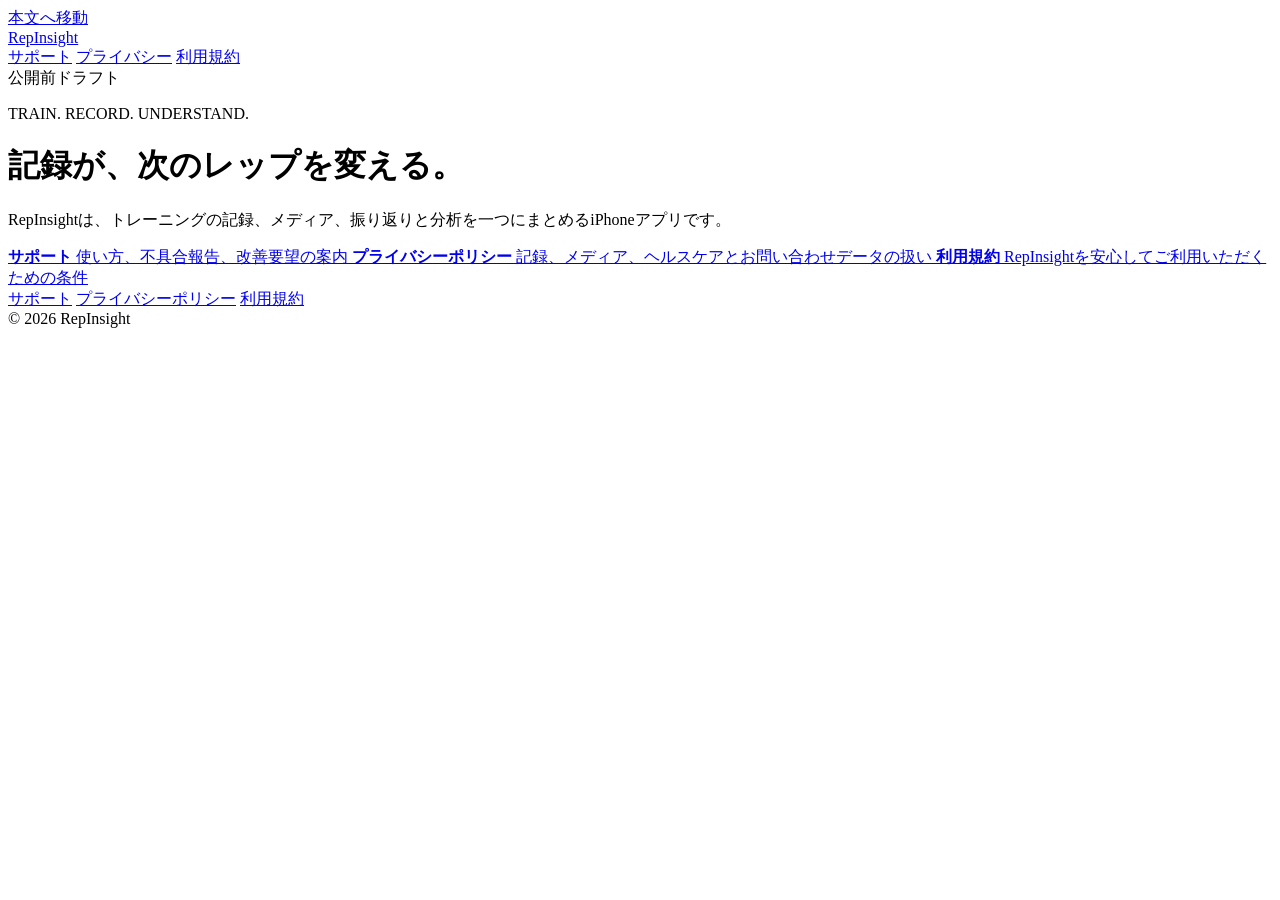
==== index.html @ f4ea9674 "Add files via upload" ====
<!doctype html>
<html lang="ja">
  <head>
    <meta charset="utf-8">
    <meta name="viewport" content="width=device-width, initial-scale=1">
    <meta name="robots" content="noindex,nofollow">
    <meta name="description" content="RepInsightのサポートと法務情報">
    <title>RepInsight</title>
    <link rel="icon" href="./assets/favicon.svg" type="image/svg+xml">
    <link rel="stylesheet" href="./assets/styles.css">
  </head>
  <body>
    <a class="skip-link" href="#main">本文へ移動</a>
    <header class="site-header">
      <div class="header-inner">
        <a class="brand" href="./" aria-label="RepInsight ホーム">RepInsight</a>
        <nav class="header-nav" aria-label="主要ナビゲーション">
          <a href="./support/">サポート</a>
          <a href="./privacy/">プライバシー</a>
          <a href="./terms/">利用規約</a>
        </nav>
      </div>
    </header>
    <main class="page" id="main">
      <span class="draft-label">公開前ドラフト</span>
      <p class="eyebrow">TRAIN. RECORD. UNDERSTAND.</p>
      <h1>記録が、次のレップを変える。</h1>
      <p class="lead">RepInsightは、トレーニングの記録、メディア、振り返りと分析を一つにまとめるiPhoneアプリです。</p>
      <div class="card-grid">
        <a class="card" href="./support/">
          <strong>サポート</strong>
          <span>使い方、不具合報告、改善要望の案内</span>
        </a>
        <a class="card" href="./privacy/">
          <strong>プライバシーポリシー</strong>
          <span>記録、メディア、ヘルスケアとお問い合わせデータの扱い</span>
        </a>
        <a class="card" href="./terms/">
          <strong>利用規約</strong>
          <span>RepInsightを安心してご利用いただくための条件</span>
        </a>
      </div>
    </main>
    <footer class="site-footer">
      <div class="footer-links">
        <a href="./support/">サポート</a>
        <a href="./privacy/">プライバシーポリシー</a>
        <a href="./terms/">利用規約</a>
      </div>
      <div>&copy; 2026 RepInsight</div>
    </footer>
  </body>
</html>
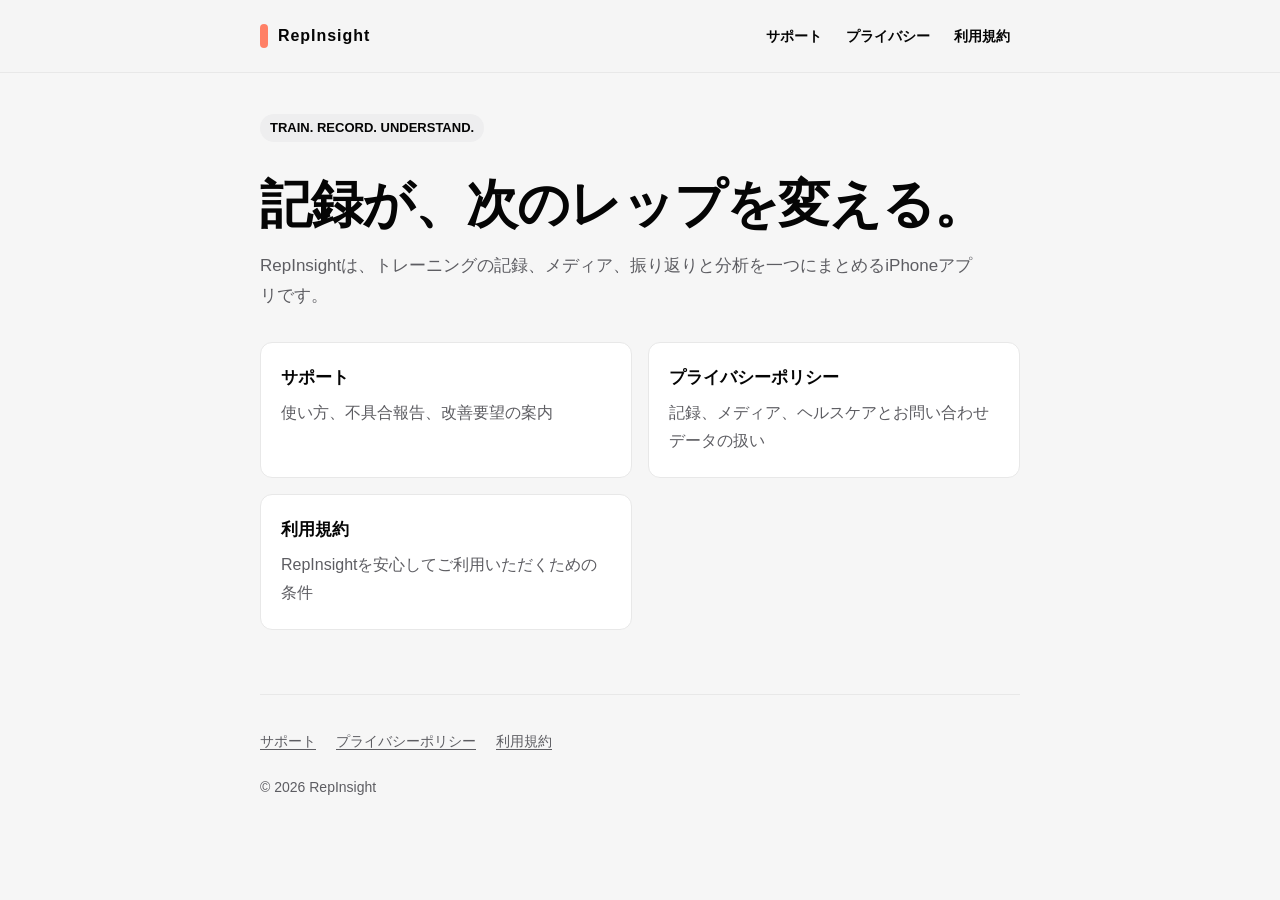
==== commit 017cc8b2: "Publish site home" ====
--- a/index.html
+++ b/index.html
@@ -3,7 +3,7 @@
   <head>
     <meta charset="utf-8">
     <meta name="viewport" content="width=device-width, initial-scale=1">
-    <meta name="robots" content="noindex,nofollow">
+    <meta name="robots" content="index,follow">
     <meta name="description" content="RepInsightのサポートと法務情報">
     <title>RepInsight</title>
     <link rel="icon" href="./assets/favicon.svg" type="image/svg+xml">
@@ -22,7 +22,6 @@
       </div>
     </header>
     <main class="page" id="main">
-      <span class="draft-label">公開前ドラフト</span>
       <p class="eyebrow">TRAIN. RECORD. UNDERSTAND.</p>
       <h1>記録が、次のレップを変える。</h1>
       <p class="lead">RepInsightは、トレーニングの記録、メディア、振り返りと分析を一つにまとめるiPhoneアプリです。</p>
--- a/assets/styles.css
+++ b/assets/styles.css
@@ -0,0 +1,333 @@
+:root {
+  color-scheme: light dark;
+  --page: #f6f6f6;
+  --surface: #ffffff;
+  --control: #eeeeef;
+  --pressed: #e4e4e6;
+  --ink: #050505;
+  --secondary-ink: #5d5d62;
+  --line: #e8e8e8;
+  --accent: #ff8066;
+  --max-width: 760px;
+}
+
+@media (prefers-color-scheme: dark) {
+  :root {
+    --page: #1c1c1e;
+    --surface: #141414;
+    --control: #2c2c2e;
+    --pressed: #3a3a3c;
+    --ink: #f5f5f5;
+    --secondary-ink: #c4c4c8;
+    --line: #343436;
+    --accent: #ff947f;
+  }
+}
+
+* {
+  box-sizing: border-box;
+}
+
+html {
+  background: var(--page);
+  scroll-behavior: smooth;
+}
+
+body {
+  margin: 0;
+  color: var(--ink);
+  background: var(--page);
+  font-family: -apple-system, BlinkMacSystemFont, "Helvetica Neue", "Hiragino Sans", "Yu Gothic UI", sans-serif;
+  font-size: 16px;
+  line-height: 1.75;
+  overflow-wrap: anywhere;
+}
+
+a {
+  color: inherit;
+  text-decoration-thickness: 1px;
+  text-underline-offset: 0.22em;
+}
+
+a:hover {
+  text-decoration-thickness: 2px;
+}
+
+a:focus-visible {
+  outline: 3px solid var(--accent);
+  outline-offset: 3px;
+  border-radius: 4px;
+}
+
+.skip-link {
+  position: fixed;
+  z-index: 10;
+  top: 8px;
+  left: 8px;
+  padding: 10px 14px;
+  border-radius: 8px;
+  color: var(--surface);
+  background: var(--ink);
+  transform: translateY(-150%);
+}
+
+.skip-link:focus {
+  transform: translateY(0);
+}
+
+.site-header {
+  border-bottom: 1px solid var(--line);
+  background: color-mix(in srgb, var(--page) 92%, transparent);
+}
+
+.header-inner,
+.page,
+.site-footer {
+  width: min(calc(100% - 32px), var(--max-width));
+  margin-inline: auto;
+}
+
+.header-inner {
+  display: flex;
+  align-items: center;
+  justify-content: space-between;
+  min-height: 72px;
+  gap: 16px;
+}
+
+.brand {
+  display: inline-flex;
+  min-height: 44px;
+  align-items: center;
+  font-size: 1rem;
+  font-weight: 750;
+  letter-spacing: 0.06em;
+  text-decoration: none;
+}
+
+.brand::before {
+  width: 8px;
+  height: 24px;
+  margin-right: 10px;
+  border-radius: 99px;
+  background: var(--accent);
+  content: "";
+}
+
+.header-nav {
+  display: flex;
+  flex-wrap: wrap;
+  justify-content: flex-end;
+  gap: 4px;
+}
+
+.header-nav a {
+  display: inline-flex;
+  min-height: 44px;
+  align-items: center;
+  padding-inline: 10px;
+  border-radius: 8px;
+  font-size: 0.875rem;
+  font-weight: 650;
+  text-decoration: none;
+}
+
+.header-nav a:hover {
+  background: var(--control);
+}
+
+.page {
+  padding-block: 40px 64px;
+}
+
+.eyebrow,
+.draft-label {
+  display: inline-flex;
+  align-items: center;
+  min-height: 28px;
+  padding-inline: 10px;
+  border-radius: 999px;
+  background: var(--control);
+  font-size: 0.8125rem;
+  font-weight: 700;
+}
+
+.draft-label {
+  margin-bottom: 16px;
+  color: #6b2417;
+  background: #ffe3dc;
+}
+
+@media (prefers-color-scheme: dark) {
+  .draft-label {
+    color: #ffd7cf;
+    background: #6a2a1f;
+  }
+}
+
+h1,
+h2,
+h3 {
+  line-height: 1.3;
+  letter-spacing: -0.015em;
+}
+
+h1 {
+  max-width: 18em;
+  margin: 16px 0 12px;
+  font-size: clamp(2rem, 7vw, 3.25rem);
+}
+
+h2 {
+  margin: 0 0 16px;
+  font-size: clamp(1.25rem, 4vw, 1.5rem);
+}
+
+h3 {
+  margin: 24px 0 8px;
+  font-size: 1rem;
+}
+
+p,
+ul,
+ol {
+  margin-top: 0;
+}
+
+.lead {
+  max-width: 42em;
+  margin-bottom: 32px;
+  color: var(--secondary-ink);
+  font-size: 1.0625rem;
+}
+
+.meta {
+  color: var(--secondary-ink);
+  font-size: 0.875rem;
+}
+
+.card-grid {
+  display: grid;
+  grid-template-columns: repeat(2, minmax(0, 1fr));
+  gap: 16px;
+}
+
+.card,
+.legal-section {
+  border: 1px solid var(--line);
+  border-radius: 12px;
+  background: var(--surface);
+}
+
+.card {
+  display: block;
+  min-height: 136px;
+  padding: 20px;
+  text-decoration: none;
+}
+
+.card:hover {
+  border-color: var(--secondary-ink);
+  background: var(--control);
+}
+
+.card strong {
+  display: block;
+  margin-bottom: 6px;
+  font-size: 1.0625rem;
+}
+
+.card span {
+  color: var(--secondary-ink);
+}
+
+.legal-stack {
+  display: grid;
+  gap: 16px;
+  margin-top: 32px;
+}
+
+.legal-section {
+  padding: clamp(20px, 5vw, 32px);
+}
+
+.legal-section > :last-child {
+  margin-bottom: 0;
+}
+
+.notice {
+  margin: 24px 0;
+  padding: 16px 18px;
+  border-left: 4px solid var(--accent);
+  border-radius: 8px;
+  background: var(--surface);
+}
+
+.button-link {
+  display: inline-flex;
+  min-height: 48px;
+  align-items: center;
+  justify-content: center;
+  padding: 10px 18px;
+  border-radius: 999px;
+  color: var(--surface);
+  background: var(--ink);
+  font-weight: 700;
+  text-decoration: none;
+}
+
+.button-link:hover {
+  opacity: 0.82;
+}
+
+.site-footer {
+  padding-block: 24px 48px;
+  border-top: 1px solid var(--line);
+  color: var(--secondary-ink);
+  font-size: 0.875rem;
+}
+
+.footer-links {
+  display: flex;
+  flex-wrap: wrap;
+  gap: 8px 20px;
+  margin-bottom: 12px;
+}
+
+.footer-links a {
+  min-height: 44px;
+  display: inline-flex;
+  align-items: center;
+}
+
+@media (max-width: 640px) {
+  .header-inner {
+    align-items: flex-start;
+    flex-direction: column;
+    padding-block: 10px;
+  }
+
+  .header-nav {
+    width: 100%;
+    justify-content: flex-start;
+    margin-top: -8px;
+  }
+
+  .header-nav a:first-child {
+    margin-left: -10px;
+  }
+
+  .page {
+    padding-block: 32px 48px;
+  }
+
+  .card-grid {
+    grid-template-columns: 1fr;
+  }
+}
+
+@media (prefers-reduced-motion: reduce) {
+  html {
+    scroll-behavior: auto;
+  }
+}
